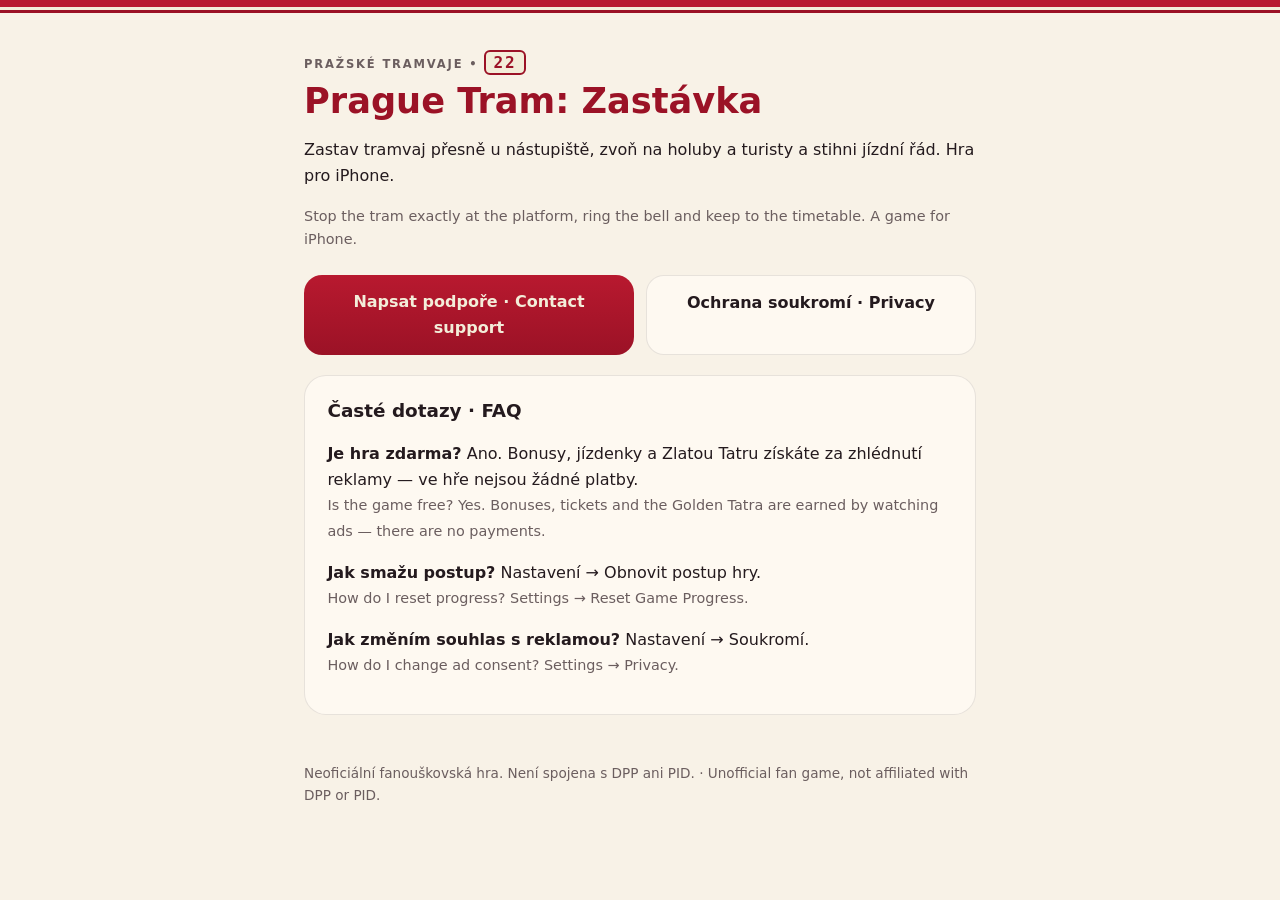
==== index.html @ bd100985 "Prague Tram: support page, privacy policy, app-ads.txt" ====
<!doctype html>
<html lang="cs">
<head>
<meta charset="utf-8">
<meta name="viewport" content="width=device-width, initial-scale=1, viewport-fit=cover">
<title>Prague Tram — podpora</title>
<meta name="description" content="Prague Tram: Zastávka — podpora, zásady ochrany osobních údajů. Support and privacy policy.">
<link rel="stylesheet" href="style.css">
</head>
<body>
<div class="livery"></div>
<main class="wrap">
  <div class="overline">Pražské tramvaje • <span class="plate">22</span></div>
  <h1>Prague Tram: Zastávka</h1>
  <p>Zastav tramvaj přesně u nástupiště, zvoň na holuby a turisty a stihni jízdní řád. Hra pro iPhone.</p>
  <p class="muted">Stop the tram exactly at the platform, ring the bell and keep to the timetable. A game for iPhone.</p>

  <div class="links">
    <a class="btn btn-primary" href="https://docs.google.com/forms/d/e/1FAIpQLScnin8W1DXBGTnwMUXqss45zqT_AWLb-AKzp4FHph5dOnJEew/viewform">Napsat podpoře · Contact support</a>
    <a class="btn btn-secondary" href="privacy-policy.html">Ochrana soukromí · Privacy</a>
  </div>

  <div class="card">
    <h2 style="margin-top:0">Časté dotazy · FAQ</h2>
    <p><b>Je hra zdarma?</b> Ano. Bonusy, jízdenky a Zlatou Tatru získáte za zhlédnutí reklamy — ve hře nejsou žádné platby.<br>
    <span class="muted">Is the game free? Yes. Bonuses, tickets and the Golden Tatra are earned by watching ads — there are no payments.</span></p>
    <p><b>Jak smažu postup?</b> Nastavení → Obnovit postup hry.<br>
    <span class="muted">How do I reset progress? Settings → Reset Game Progress.</span></p>
    <p><b>Jak změním souhlas s reklamou?</b> Nastavení → Soukromí.<br>
    <span class="muted">How do I change ad consent? Settings → Privacy.</span></p>
  </div>

  <footer>Neoficiální fanouškovská hra. Není spojena s DPP ani PID. · Unofficial fan game, not affiliated with DPP or PID.</footer>
</main>
</body>
</html>
---- style.css ----
/* Палитра «Karmín & Slonovina» — та же, что в приложении (UI/Theme/PraguePalette.swift) */
:root {
  --karmin: #9B1226; --karmin-bright: #B8192F; --slonovina: #F3EDD9; --papir: #F8F2E7;
  --ink: #241A1E; --ink-2: #6B5E5F; --mosaz: #E2A72E; --stroke: rgba(36,26,30,.10);
  --card: rgba(255,251,243,.85);
}
@media (prefers-color-scheme: dark) {
  :root { --papir: #0B1534; --ink: #F3EDD9; --ink-2: #A9B0C8; --stroke: rgba(255,255,255,.12);
          --card: rgba(20,33,74,.85); --karmin: #F0566A; }
}
* { box-sizing: border-box; }
body { margin: 0; background: var(--papir); color: var(--ink);
  font: 16px/1.6 ui-rounded, -apple-system, "SF Pro Rounded", system-ui, sans-serif; }
.wrap { max-width: 44rem; margin: 0 auto; padding: 2.5rem max(16px, env(safe-area-inset-left)) 3rem; }
.livery { height: 10px; background: var(--karmin-bright); border-bottom: 3px solid var(--slonovina); box-shadow: 0 3px 0 var(--karmin); }
h1 { font-size: 2.2rem; line-height: 1.15; margin: .4rem 0; color: var(--karmin); font-weight: 900; }
h2 { font-size: 1.15rem; margin: 2rem 0 .5rem; }
.overline { font-size: .72rem; letter-spacing: .16em; text-transform: uppercase; color: var(--ink-2); font-weight: 800; }
.plate { display: inline-block; font: 800 1rem ui-monospace, Menlo, monospace; color: var(--karmin);
  border: 2px solid var(--karmin); background: var(--slonovina); border-radius: 6px; padding: .05rem .45rem; }
.card { background: var(--card); border: 1px solid var(--stroke); border-radius: 22px; padding: 1.25rem 1.4rem; margin: 1.25rem 0; }
.links { display: grid; gap: .75rem; grid-template-columns: repeat(auto-fit, minmax(14rem, 1fr)); margin-top: 1.5rem; }
.btn { display: block; text-decoration: none; text-align: center; font-weight: 900; padding: .9rem 1rem; border-radius: 18px; }
.btn-primary { background: linear-gradient(var(--karmin-bright), #9B1226); color: var(--slonovina); }
.btn-secondary { background: var(--card); color: var(--ink); border: 1px solid var(--stroke); }
.btn:focus-visible { outline: 3px solid var(--mosaz); outline-offset: 2px; }
a { color: var(--karmin); }
.muted { color: var(--ink-2); font-size: .9rem; }
nav.lang { margin: 1rem 0 0; font-weight: 700; }
footer { margin-top: 3rem; color: var(--ink-2); font-size: .85rem; }
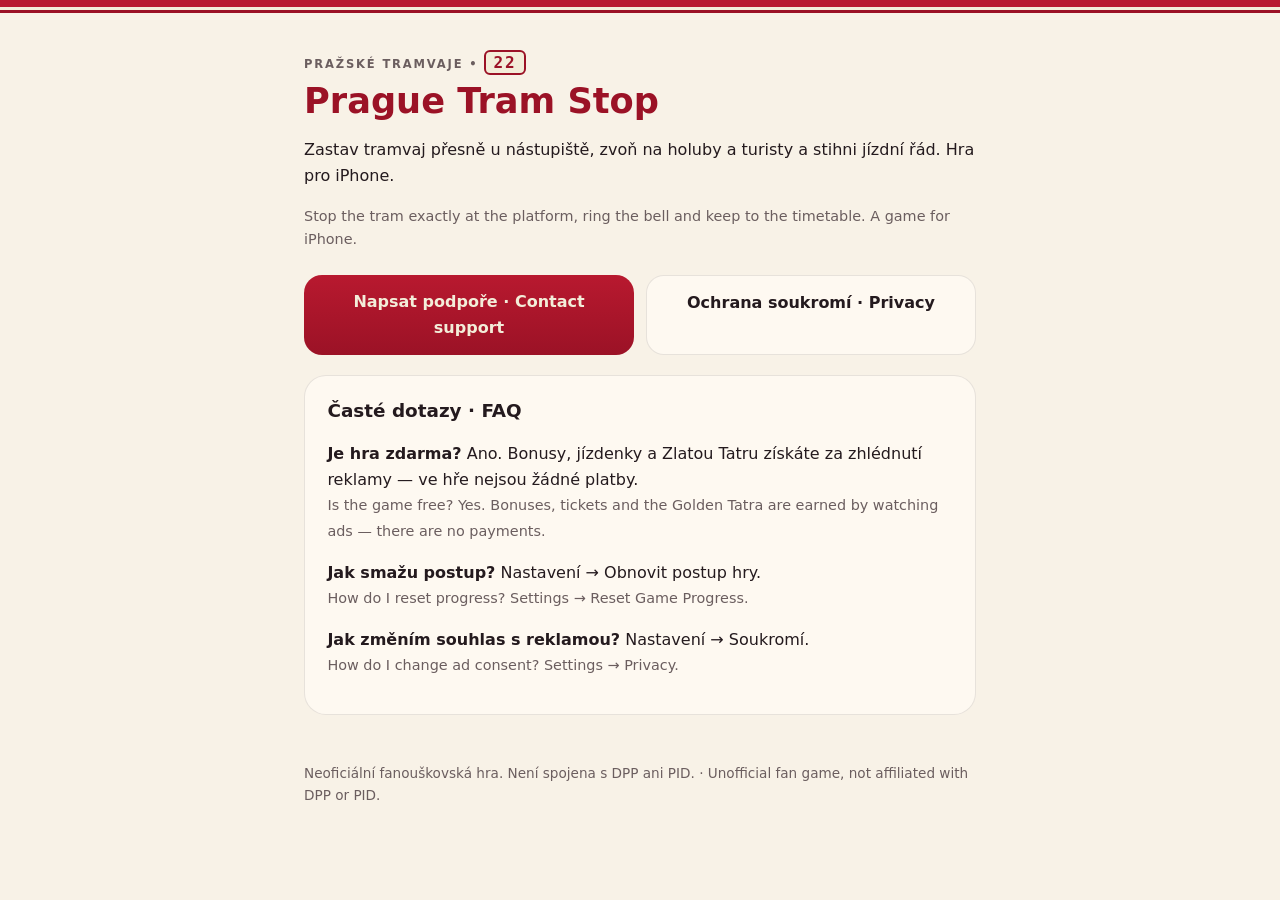
==== commit 5be4ab2c: "Rename to Prague Tram Stop" ====
--- a/index.html
+++ b/index.html
@@ -3,15 +3,15 @@
 <head>
 <meta charset="utf-8">
 <meta name="viewport" content="width=device-width, initial-scale=1, viewport-fit=cover">
-<title>Prague Tram — podpora</title>
-<meta name="description" content="Prague Tram: Zastávka — podpora, zásady ochrany osobních údajů. Support and privacy policy.">
+<title>Prague Tram Stop — podpora</title>
+<meta name="description" content="Prague Tram Stop — podpora, zásady ochrany osobních údajů. Support and privacy policy.">
 <link rel="stylesheet" href="style.css">
 </head>
 <body>
 <div class="livery"></div>
 <main class="wrap">
   <div class="overline">Pražské tramvaje • <span class="plate">22</span></div>
-  <h1>Prague Tram: Zastávka</h1>
+  <h1>Prague Tram Stop</h1>
   <p>Zastav tramvaj přesně u nástupiště, zvoň na holuby a turisty a stihni jízdní řád. Hra pro iPhone.</p>
   <p class="muted">Stop the tram exactly at the platform, ring the bell and keep to the timetable. A game for iPhone.</p>
 
